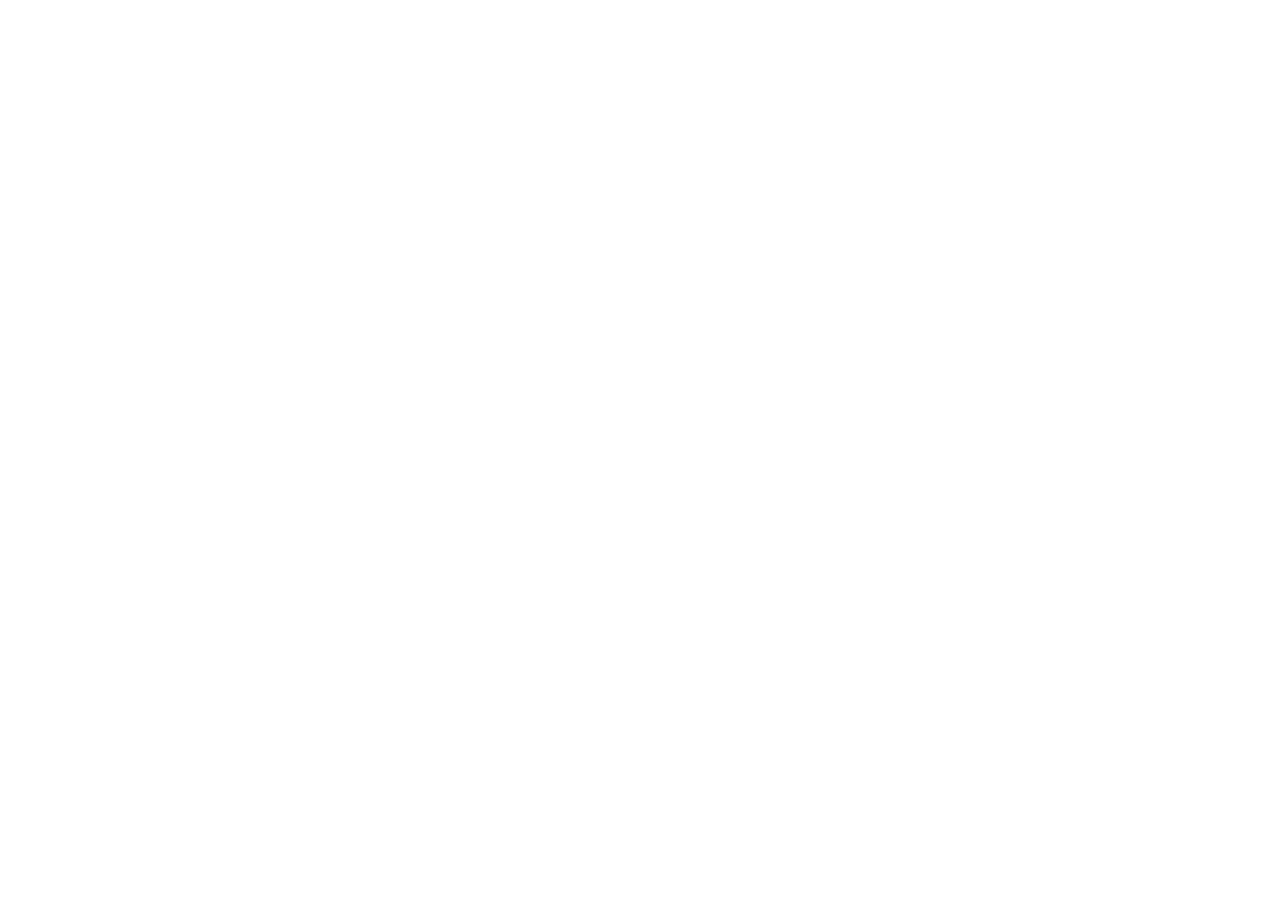
==== m/newyear/index.html @ f7b6b446 "m/newyear/: мини-лендинг Новогодней Мистерии (hero, что дадут, мастера, программа, стоимость, прожив" ====
<!doctype html>
<html lang="ru">
<head>
  <meta charset="utf-8">
  <meta name="viewport" content="width=device-width, initial-scale=1, viewport-fit=cover">
  <title>Новогодняя Мистерия · 31 декабря – 3 января, Сочи</title>
  <meta name="description" content="Новый год в ретрит-центре «Энергия Солнца» в Сочи: живая музыка, ecstatic dance, Ночь гонга, праздничный стол и детская программа.">
  <meta name="robots" content="noindex">
  <meta name="theme-color" content="#1f1f1f">
  <meta property="og:title" content="Новогодняя Мистерия · 31 декабря – 3 января, Сочи">
  <meta property="og:description" content="Живая музыка, ecstatic dance и Ночь гонга – четыре дня у моря в ретрит-центре «Энергия Солнца».">
  <meta property="og:image" content="https://xenaja.github.io/fest-sun-blocks/events/novogodnyaya-misteriya/img/og.jpg">
  <meta property="og:type" content="website">
  <style>html, body { margin: 0; background: #ffffff; }</style>
</head>
<body>
  <!-- Мини-лендинг: состав блоков – events/novogodnyaya-misteriya/event.json → mini.main -->
  <div class="fs-mini" data-event="novogodnyaya-misteriya" data-page="main"></div>
  <script src="../../fs.js"></script>
</body>
</html>
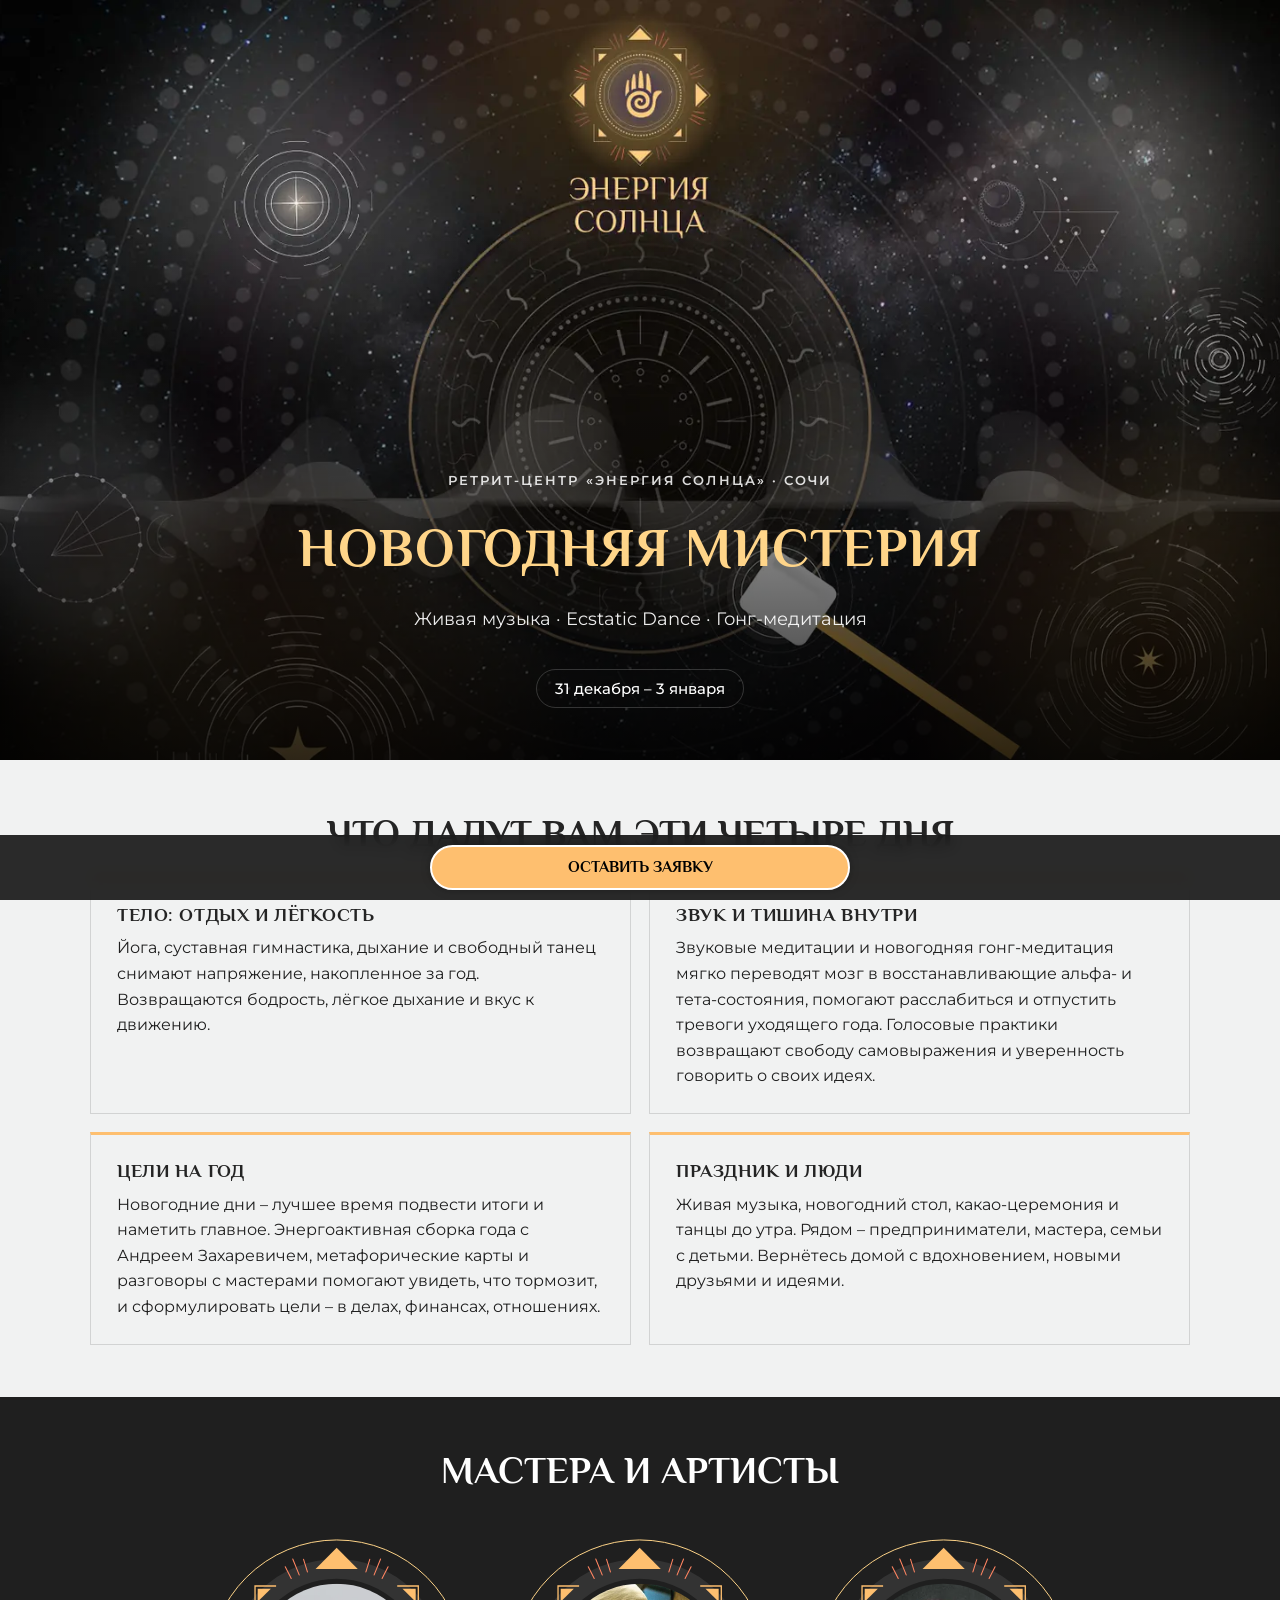
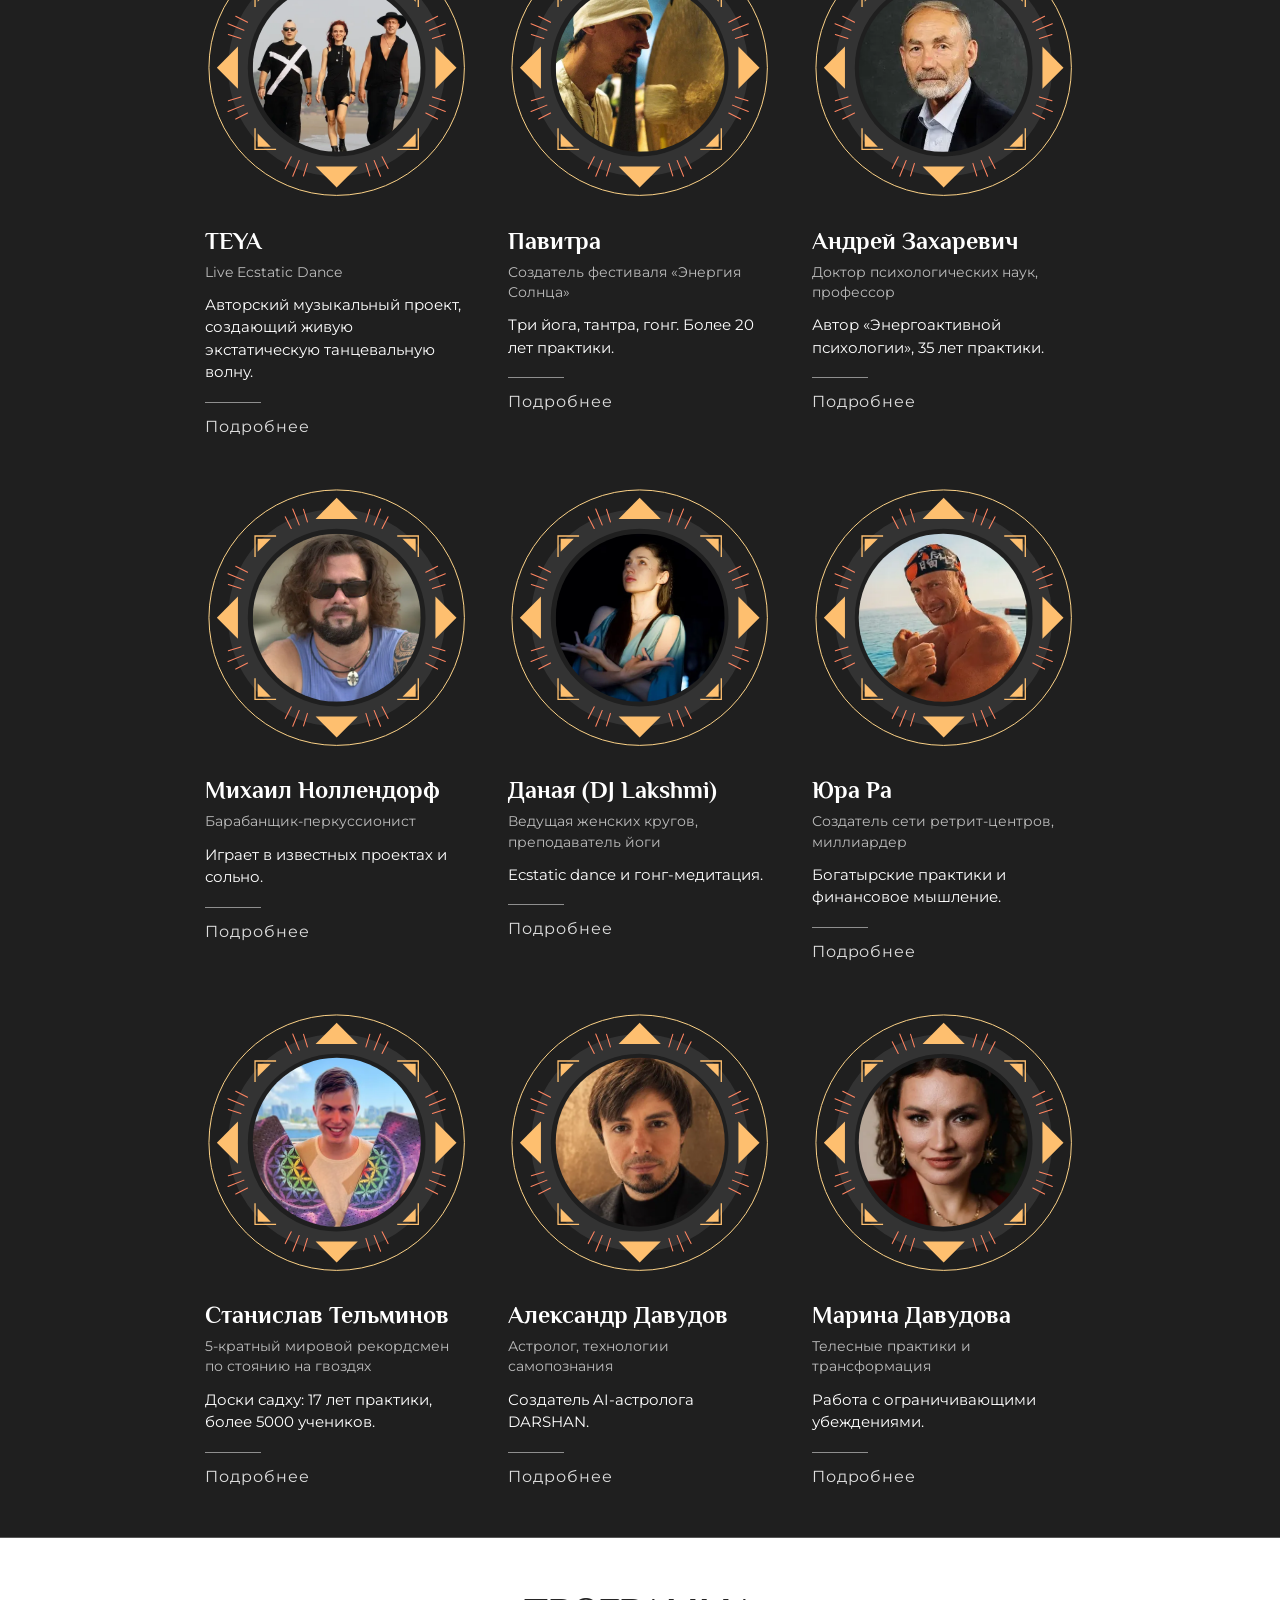
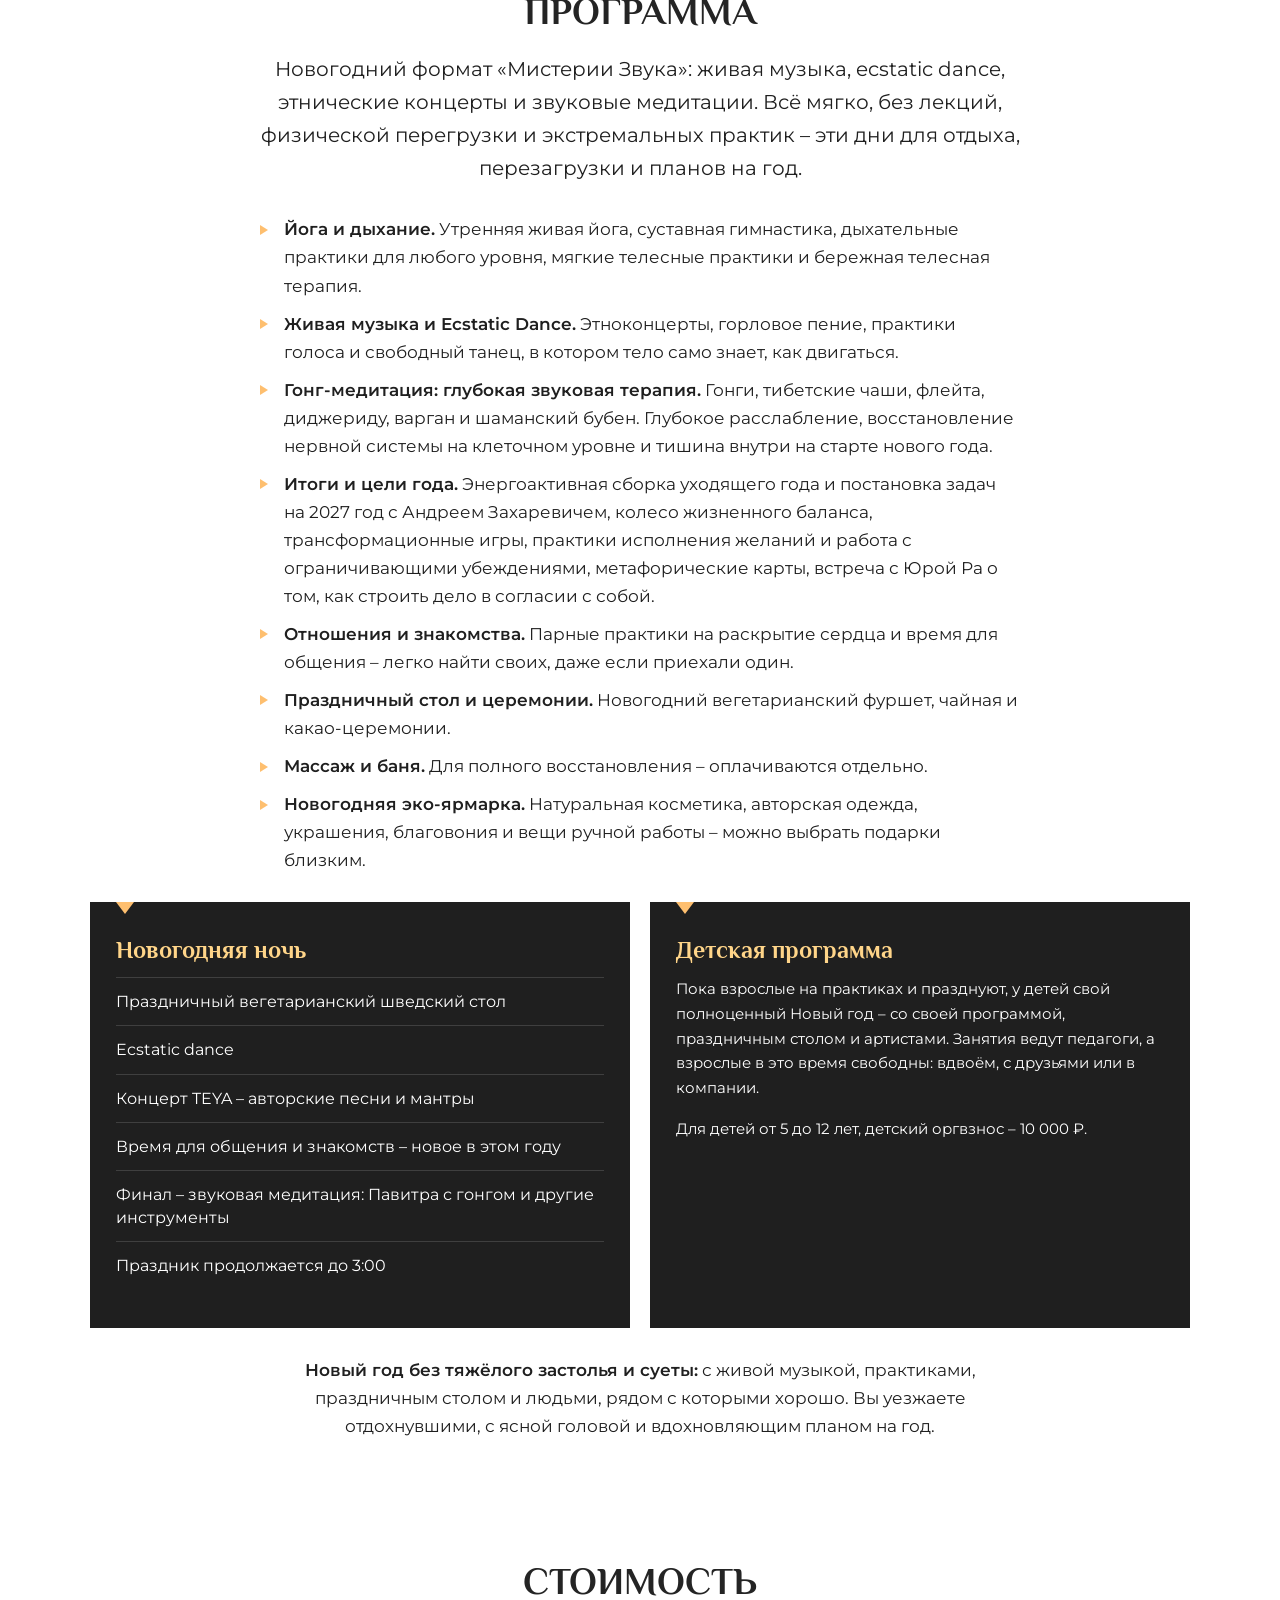
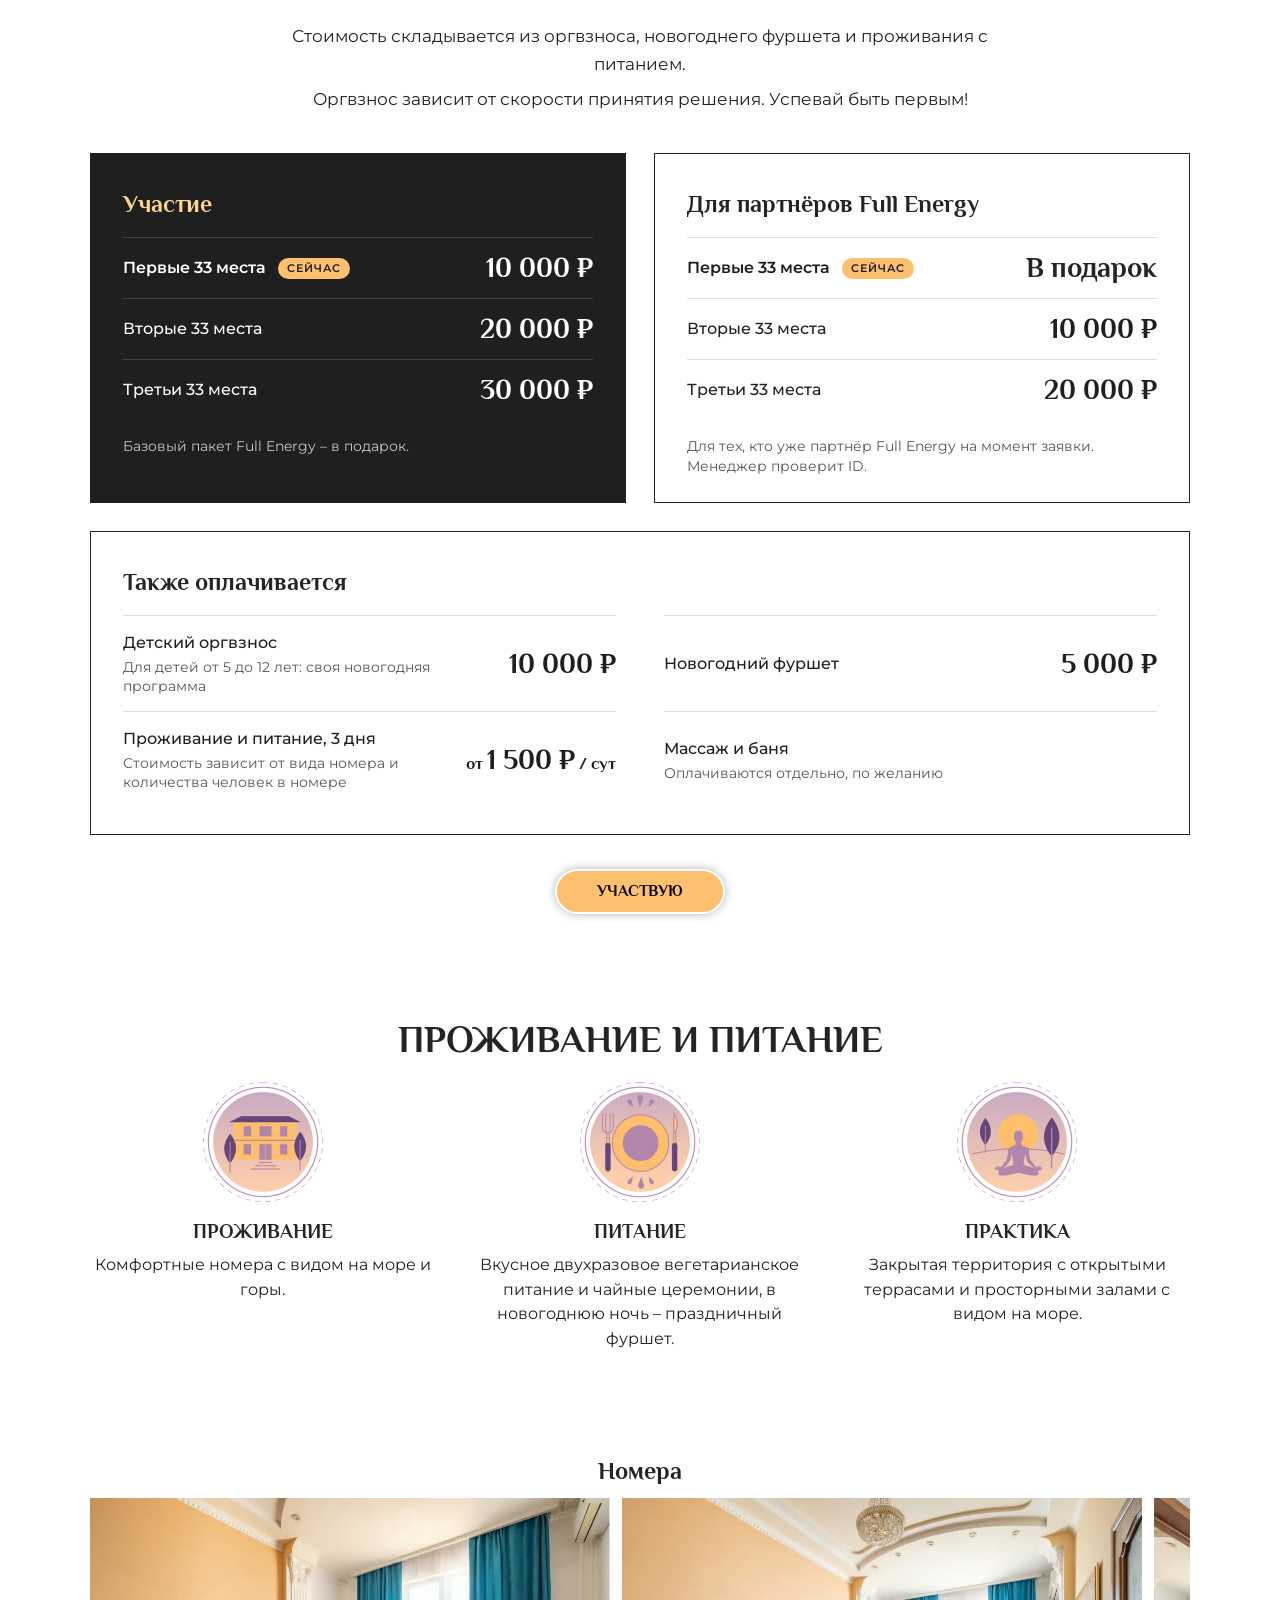
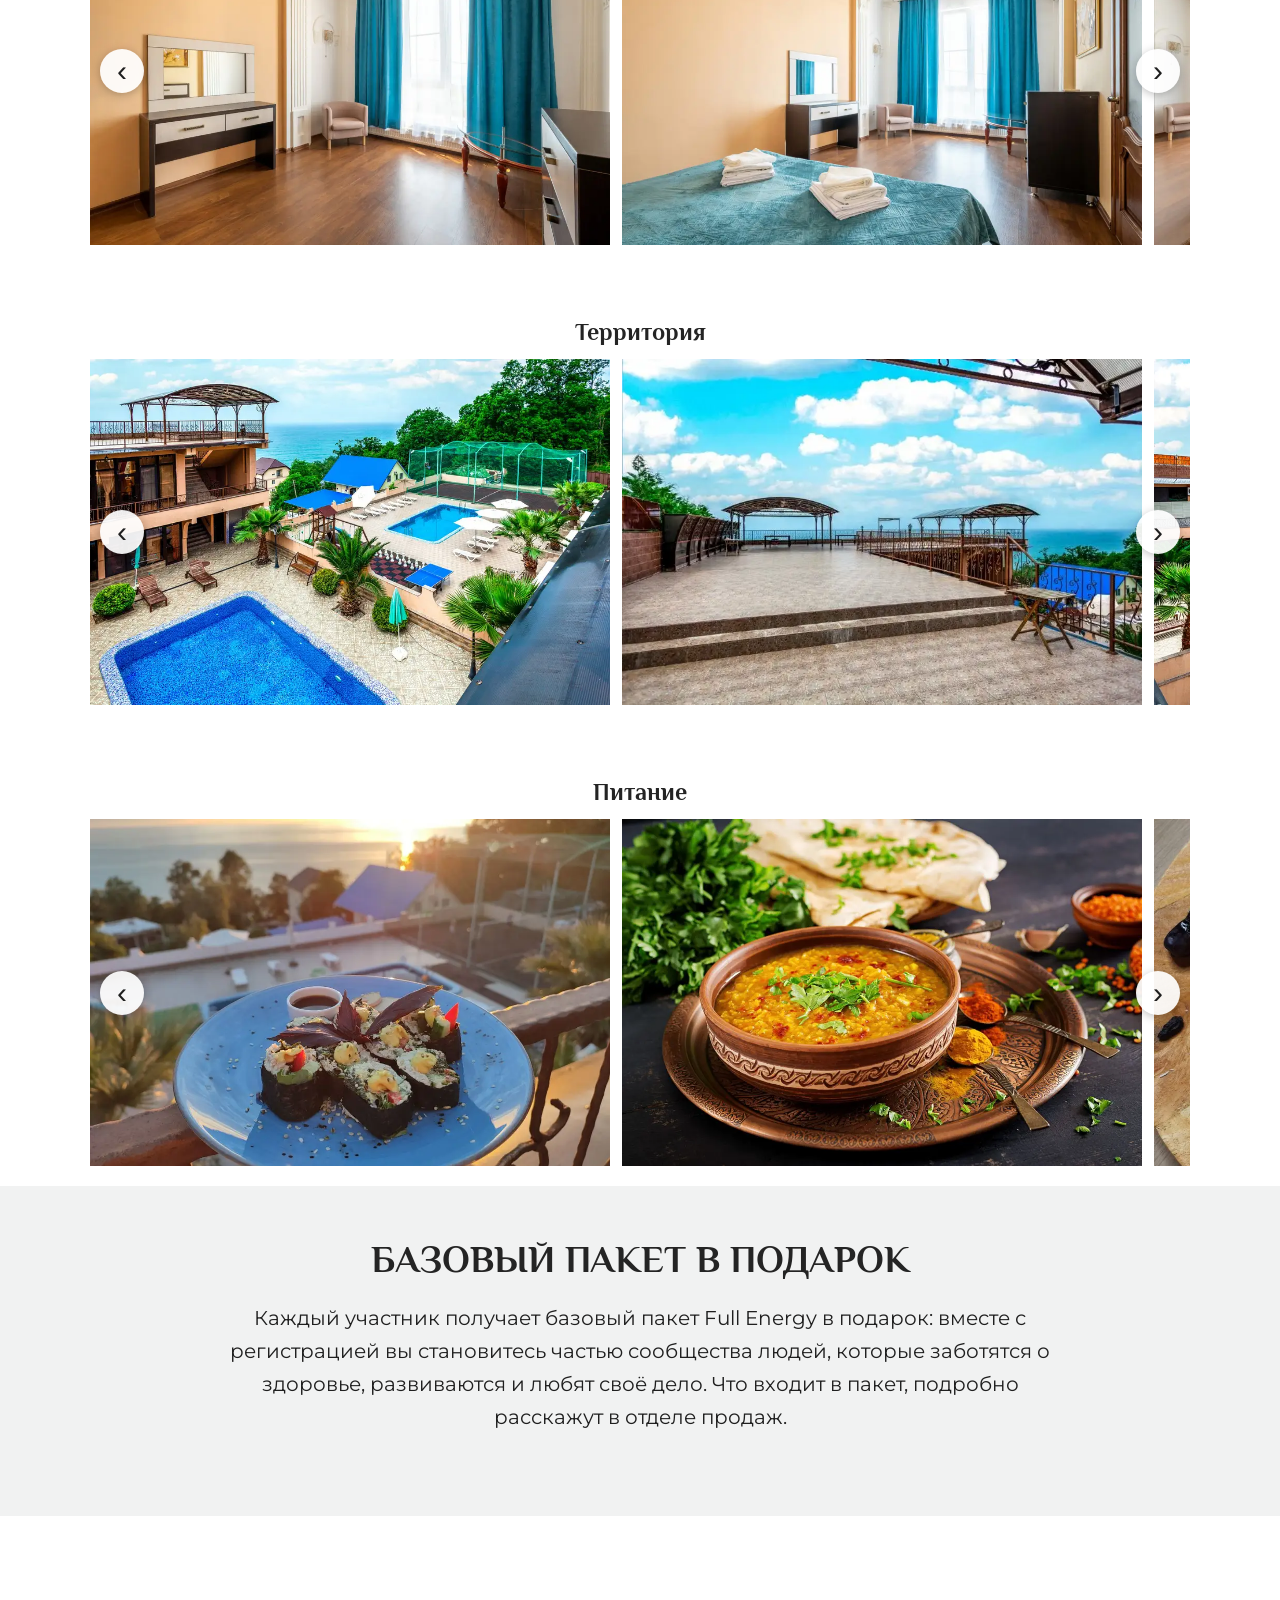
==== commit 3544ff91: "Новогодняя Мистерия: Ночь гонга → гонг-медитация; «Звук и тишина внутри» короче Co-Authored-By: Clau" ====
--- a/m/newyear/index.html
+++ b/m/newyear/index.html
@@ -4,11 +4,11 @@
   <meta charset="utf-8">
   <meta name="viewport" content="width=device-width, initial-scale=1, viewport-fit=cover">
   <title>Новогодняя Мистерия · 31 декабря – 3 января, Сочи</title>
-  <meta name="description" content="Новый год в ретрит-центре «Энергия Солнца» в Сочи: живая музыка, ecstatic dance, Ночь гонга, праздничный стол и детская программа.">
+  <meta name="description" content="Новый год в ретрит-центре «Энергия Солнца» в Сочи: живая музыка, ecstatic dance, гонг-медитация, праздничный стол и детская программа.">
   <meta name="robots" content="noindex">
   <meta name="theme-color" content="#1f1f1f">
   <meta property="og:title" content="Новогодняя Мистерия · 31 декабря – 3 января, Сочи">
-  <meta property="og:description" content="Живая музыка, ecstatic dance и Ночь гонга – четыре дня у моря в ретрит-центре «Энергия Солнца».">
+  <meta property="og:description" content="Живая музыка, ecstatic dance и гонг-медитация – четыре дня у моря в ретрит-центре «Энергия Солнца».">
   <meta property="og:image" content="https://xenaja.github.io/fest-sun-blocks/events/novogodnyaya-misteriya/img/og.jpg">
   <meta property="og:type" content="website">
   <style>html, body { margin: 0; background: #ffffff; }</style>
